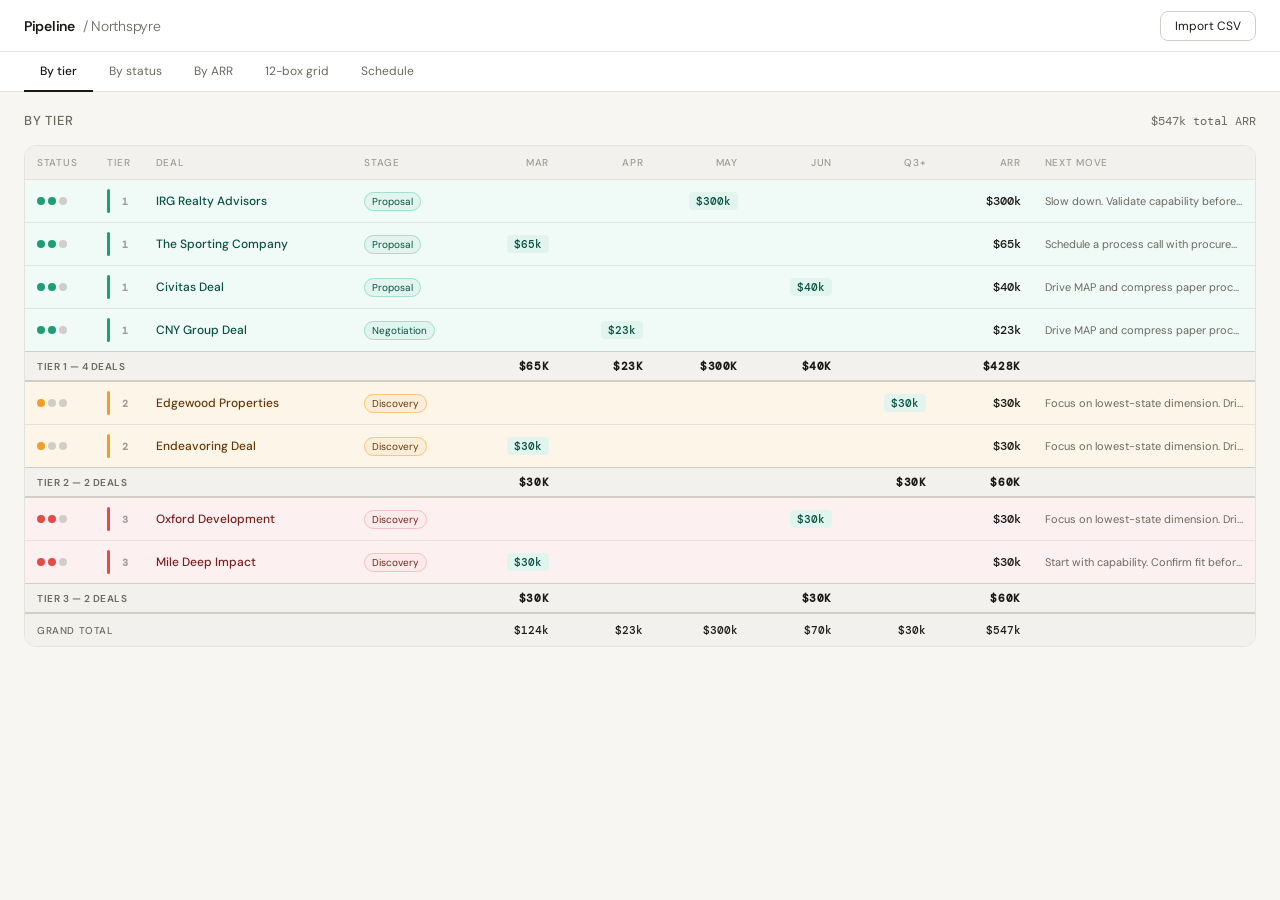
==== pipeline-crm.html @ 04a6e549 "Add files via upload" ====
<!DOCTYPE html>
<html lang="en">
<head>
<meta charset="UTF-8">
<meta name="viewport" content="width=device-width, initial-scale=1.0">
<title>Pipeline CRM</title>
<link href="https://fonts.googleapis.com/css2?family=DM+Sans:wght@300;400;500;600&family=DM+Mono:wght@400;500&display=swap" rel="stylesheet">
<style>
  :root {
    --bg:#F7F6F3;--surface:#FFFFFF;--surface2:#F2F1EE;--border:#E4E2DC;--border2:#D0CEC6;
    --text:#1A1916;--text2:#6B6860;--text3:#9E9C96;
    --green:#1D9E75;--green-bg:#E1F5EE;--green-text:#085041;--green-row:#F0FAF6;
    --yellow:#EF9F27;--yellow-bg:#FAEEDA;--yellow-text:#633806;--yellow-row:#FDF6E8;
    --red:#E24B4A;--red-bg:#FCEBEB;--red-text:#791F1F;--red-row:#FDF0F0;
    --gray:#888780;--radius:8px;--radius-lg:12px;
  }
  *{box-sizing:border-box;margin:0;padding:0;}
  body{font-family:'DM Sans',sans-serif;font-size:13px;color:var(--text);background:var(--bg);height:100vh;overflow:hidden;display:flex;flex-direction:column;}

  /* Nav */
  .nav{background:var(--surface);border-bottom:1px solid var(--border);padding:0 1.5rem;display:flex;align-items:center;justify-content:space-between;height:52px;flex-shrink:0;}
  .nav-brand{font-size:14px;font-weight:600;letter-spacing:-0.02em;display:flex;align-items:center;gap:8px;}
  .nav-brand span{font-weight:300;color:var(--text2);}
  .nav-actions{display:flex;gap:8px;align-items:center;}
  .btn{font-family:'DM Sans',sans-serif;font-size:12px;padding:6px 14px;border-radius:var(--radius);border:1px solid var(--border2);background:transparent;color:var(--text);cursor:pointer;transition:all .15s;}
  .btn:hover{background:var(--surface2);}
  .import-msg{font-size:11px;color:var(--green);font-weight:500;}

  /* View tabs */
  .view-tabs{background:var(--surface);border-bottom:1px solid var(--border);padding:0 1.5rem;display:flex;align-items:flex-end;gap:0;flex-shrink:0;height:40px;}
  .view-tab{font-family:'DM Sans',sans-serif;font-size:12px;padding:0 16px;height:40px;border:none;background:transparent;cursor:pointer;color:var(--text2);border-bottom:2px solid transparent;margin-bottom:-1px;transition:all .12s;white-space:nowrap;}
  .view-tab:hover{color:var(--text);}
  .view-tab.active{color:var(--text);font-weight:500;border-bottom-color:var(--text);}

  /* Layout */
  .layout{display:flex;flex:1;overflow:hidden;}
  .main-panel{flex:1;overflow-y:auto;padding:1.25rem 1.5rem;}
  .panel-header{display:flex;align-items:center;justify-content:space-between;margin-bottom:1rem;}
  .panel-title{font-size:13px;font-weight:500;color:var(--text2);text-transform:uppercase;letter-spacing:.06em;}

  /* Table */
  .table-wrap{background:var(--surface);border:1px solid var(--border);border-radius:var(--radius-lg);overflow:hidden;}
  table{width:100%;border-collapse:collapse;table-layout:fixed;}
  thead th{font-size:10px;font-weight:500;color:var(--text3);text-transform:uppercase;letter-spacing:.07em;padding:10px 12px;border-bottom:1px solid var(--border);background:var(--surface2);text-align:left;}
  thead th.num{text-align:right;}
  tbody tr{cursor:pointer;border-bottom:1px solid var(--border);}
  tbody tr:last-child{border-bottom:none;}
  tr.row-g td{background:var(--green-row);}
  tr.row-y td{background:var(--yellow-row);}
  tr.row-r td{background:var(--red-row);}
  tr.row-g:hover td{background:#e5f7f1;}
  tr.row-y:hover td{background:#faf0d8;}
  tr.row-r:hover td{background:#fae5e5;}
  tr.active-row.row-g td{background:#ddf4ec;}
  tr.active-row.row-y td{background:#f7eccb;}
  tr.active-row.row-r td{background:#f7dede;}
  td{padding:9px 12px;font-size:12px;vertical-align:middle;overflow:hidden;text-overflow:ellipsis;white-space:nowrap;}
  td.num{text-align:right;}
  .deal-name-g{color:var(--green-text)!important;font-weight:500;}
  .deal-name-y{color:var(--yellow-text)!important;font-weight:500;}
  .deal-name-r{color:var(--red-text)!important;font-weight:500;}
  .stage-badge{font-size:10px;padding:2px 7px;border-radius:20px;border:1px solid;white-space:nowrap;}
  .stage-g{background:var(--green-bg);color:var(--green-text);border-color:#9FE1CB;}
  .stage-y{background:var(--yellow-bg);color:var(--yellow-text);border-color:#FAC775;}
  .stage-r{background:var(--red-bg);color:var(--red-text);border-color:#F7C1C1;}
  .tier-stripe{width:3px;height:24px;border-radius:2px;display:inline-block;vertical-align:middle;margin-right:6px;}
  .stripe-1{background:var(--green);}.stripe-2{background:var(--yellow);}.stripe-3{background:var(--red);}.stripe-4{background:var(--gray);}
  .tier-num{font-size:10px;font-weight:600;color:var(--text3);font-family:'DM Mono',monospace;}
  .flags{display:flex;gap:3px;}
  .flag{width:8px;height:8px;border-radius:50%;}
  .flag-g{background:var(--green);}.flag-y{background:var(--yellow);}.flag-r{background:var(--red);}.flag-e{background:var(--border2);}
  .arr-pill{display:inline-block;background:var(--green-bg);color:var(--green-text);font-size:11px;font-weight:500;padding:2px 7px;border-radius:4px;font-family:'DM Mono',monospace;}
  .subtotal-row td{background:var(--surface2)!important;font-size:10px;font-weight:600;color:var(--text2);text-transform:uppercase;letter-spacing:.05em;border-top:1px solid var(--border2);border-bottom:2px solid var(--border2);padding:7px 12px;cursor:default;}
  .subtotal-row:hover td{background:var(--surface2)!important;}
  .subtotal-row td.num{font-family:'DM Mono',monospace;font-size:11px;color:var(--text);}
  .total-row td{background:var(--surface2)!important;font-weight:500;font-size:11px;color:var(--text2);border-top:2px solid var(--border2);cursor:default;}
  .total-row:hover td{background:var(--surface2)!important;}
  .total-row td.num{font-family:'DM Mono',monospace;font-size:11px;color:var(--text);}
  .next-move-cell{font-size:11px;color:var(--text2);overflow:hidden;text-overflow:ellipsis;white-space:nowrap;}

  /* 12-box grid */
  .grid-wrap{display:grid;grid-template-columns:repeat(4,minmax(0,1fr));gap:10px;}
  .grid-col-header{font-size:11px;font-weight:600;color:var(--text2);text-align:center;padding:6px 0;display:flex;align-items:center;justify-content:center;gap:5px;}
  .grid-row-label{display:flex;align-items:center;justify-content:flex-end;padding-right:8px;font-size:10px;font-weight:600;text-transform:uppercase;letter-spacing:.06em;}
  .grid-row-label.rl-g{color:var(--green-text);}
  .grid-row-label.rl-y{color:var(--yellow-text);}
  .grid-row-label.rl-r{color:var(--red-text);}
  .grid-box{background:var(--surface);border:1px solid var(--border);border-radius:var(--radius-lg);min-height:100px;padding:10px;display:flex;flex-direction:column;gap:6px;}
  .grid-box.box-g1{border-color:#9FE1CB;background:#F5FCF9;}
  .grid-box.box-g2{border-color:#C0DD97;background:#F7FAF2;}
  .grid-box.box-g3{border-color:var(--border);background:var(--surface);}
  .grid-box.box-g4{border-color:var(--border);background:var(--surface2);}
  .grid-box.box-y1{border-color:#FAC775;background:#FDFAF3;}
  .grid-box.box-y2{border-color:var(--border);background:var(--surface);}
  .grid-box.box-y3{border-color:var(--border);background:var(--surface2);}
  .grid-box.box-y4{border-color:var(--border);background:var(--surface2);}
  .grid-box.box-r1{border-color:var(--border);background:var(--surface);}
  .grid-box.box-r2{border-color:var(--border);background:var(--surface2);}
  .grid-box.box-r3{border-color:#F7C1C1;background:#FDF5F5;}
  .grid-box.box-r4{border-color:#F0A0A0;background:#FDF0F0;}
  .deal-card{background:var(--surface);border:1px solid var(--border);border-radius:var(--radius);padding:7px 9px;cursor:grab;transition:all .12s;}
  .deal-card:hover{border-color:var(--border2);background:var(--surface2);}
  .deal-card.active-card{border-color:var(--border2);background:var(--surface2);}
  .deal-card:active{cursor:grabbing;opacity:0.7;}
  .grid-box.drag-over{border-color:var(--border2) !important;outline:2px dashed var(--border2);}
  .dc-name{font-size:11px;font-weight:500;color:var(--text);margin-bottom:3px;overflow:hidden;text-overflow:ellipsis;white-space:nowrap;}
  .dc-arr{font-size:10px;font-family:'DM Mono',monospace;color:var(--text2);}
  .dc-stage{font-size:10px;color:var(--text3);}
  .grid-empty{font-size:10px;color:var(--text3);text-align:center;padding:12px 0;}

  /* Schedule */
  .sched-nav{display:flex;align-items:center;gap:8px;}
  .sched-wk-btn{background:none;border:1px solid var(--border2);border-radius:var(--radius);padding:4px 10px;cursor:pointer;font-size:12px;color:var(--text);font-family:'DM Sans',sans-serif;transition:all .12s;}
  .sched-wk-btn:hover{background:var(--surface2);}
  .sched-week-label{font-size:13px;font-weight:500;}
  .sched-table{width:100%;border-collapse:collapse;table-layout:fixed;}
  .sched-table thead th{font-size:10px;font-weight:500;color:var(--text3);text-transform:uppercase;letter-spacing:.07em;padding:10px 12px;border-bottom:1px solid var(--border);background:var(--surface2);text-align:left;}
  .sched-table thead th.day-col-h{text-align:center;}
  .sched-table tbody tr{border-bottom:1px solid var(--border);}
  .sched-table tbody tr:last-child{border-bottom:none;}
  .sched-table td{padding:5px 8px;font-size:12px;vertical-align:middle;overflow:hidden;white-space:nowrap;}
  .sched-table td.day-cell{text-align:center;padding:4px 6px;}
  tr.srow-g td{background:var(--green-row);}
  tr.srow-y td{background:var(--yellow-row);}
  tr.srow-r td{background:var(--red-row);}
  tr.srow-g td.sched-deal-name{color:var(--green-text);font-weight:500;}
  tr.srow-y td.sched-deal-name{color:var(--yellow-text);font-weight:500;}
  tr.srow-r td.sched-deal-name{color:var(--red-text);font-weight:500;}
  .act-select{font-family:'DM Sans',sans-serif;font-size:11px;padding:3px 6px;border-radius:var(--radius);border:1px solid transparent;background:transparent;cursor:pointer;color:var(--text3);width:100%;text-align:center;transition:all .12s;appearance:none;-webkit-appearance:none;}
  .act-select:hover{border-color:var(--border2);background:var(--surface);}
  .act-select:focus{outline:none;border-color:var(--border2);}
  .act-chip{display:inline-block;font-size:11px;font-weight:500;padding:3px 10px;border-radius:20px;width:100%;text-align:center;cursor:pointer;}
  .chip-meeting{background:var(--green-bg);color:var(--green-text);}
  .chip-called{background:var(--yellow-bg);color:var(--yellow-text);}
  .chip-emailed{background:#E6F1FB;color:#185FA5;}
  .cell-wrap{min-height:28px;display:flex;align-items:center;justify-content:center;}

  /* Side panel */
  .side{width:400px;min-width:400px;background:var(--surface);border-left:1px solid var(--border);display:flex;flex-direction:column;overflow:hidden;}
  .side-header{padding:1rem 1.25rem;border-bottom:1px solid var(--border);flex-shrink:0;position:relative;}
  .side-deal-name{font-size:15px;font-weight:600;letter-spacing:-0.02em;margin-bottom:3px;}
  .side-meta{font-size:11px;color:var(--text2);}
  .side-close{position:absolute;right:1rem;top:1rem;background:none;border:none;font-size:18px;cursor:pointer;color:var(--text3);line-height:1;}
  .side-tabs{display:flex;border-bottom:1px solid var(--border);flex-shrink:0;}
  .side-tab{flex:1;padding:10px;font-size:12px;font-family:'DM Sans',sans-serif;border:none;background:transparent;cursor:pointer;color:var(--text2);border-bottom:2px solid transparent;margin-bottom:-1px;transition:all .12s;}
  .side-tab.active{color:var(--text);font-weight:500;border-bottom-color:var(--text);}
  .side-body{flex:1;overflow-y:auto;padding:1rem 1.25rem;}

  /* Conviction UI */
  .field-lbl{font-size:10px;font-weight:600;text-transform:uppercase;letter-spacing:.06em;color:var(--text3);margin-bottom:4px;}
  .tier-selector{display:flex;gap:6px;margin-bottom:14px;}
  .tier-opt{flex:1;padding:7px 6px;border-radius:var(--radius);border:1px solid var(--border2);background:transparent;cursor:pointer;font-size:12px;font-weight:600;font-family:'DM Mono',monospace;text-align:center;transition:all .12s;color:var(--text2);}
  .tier-opt:hover{background:var(--surface2);}
  .tier-opt.active-t1{background:var(--green-bg);border-color:#0F6E56;color:var(--green-text);}
  .tier-opt.active-t2{background:var(--yellow-bg);border-color:#854F0B;color:var(--yellow-text);}
  .tier-opt.active-t3{background:var(--red-bg);border-color:#A32D2D;color:var(--red-text);}
  .tier-opt.active-t4{background:var(--surface2);border-color:var(--gray);color:var(--text2);}
  .status-selector{display:flex;gap:6px;margin-bottom:14px;}
  .status-opt{flex:1;padding:7px 6px;border-radius:var(--radius);border:1px solid var(--border2);background:transparent;cursor:pointer;font-size:11px;font-weight:500;font-family:'DM Sans',sans-serif;text-align:center;transition:all .12s;color:var(--text2);}
  .status-opt:hover{background:var(--surface2);}
  .status-opt.active-g{background:var(--green-bg);border-color:#0F6E56;color:var(--green-text);}
  .status-opt.active-y{background:var(--yellow-bg);border-color:#854F0B;color:var(--yellow-text);}
  .status-opt.active-r{background:var(--red-bg);border-color:#A32D2D;color:var(--red-text);}
  .dim-grid{display:grid;grid-template-columns:1fr 1fr;gap:8px;margin-bottom:12px;}
  .dim-card{background:var(--surface2);border-radius:var(--radius);padding:10px;border:1px solid var(--border);}
  .dim-label{font-size:11px;font-weight:600;margin-bottom:2px;}
  .dim-q{font-size:10px;color:var(--text2);margin-bottom:8px;line-height:1.4;font-style:italic;}
  .state-btns{display:flex;flex-direction:column;gap:3px;}
  .sb{font-size:11px;font-family:'DM Sans',sans-serif;padding:4px 8px;border-radius:20px;border:1px solid var(--border2);background:transparent;cursor:pointer;color:var(--text2);text-align:left;transition:all .12s;}
  .sb:hover{background:var(--surface);}
  .sb.au{background:#F1EFE8;border-color:#5F5E5A;color:#444441;}
  .sb.ae{background:var(--yellow-bg);border-color:#854F0B;color:var(--yellow-text);}
  .sb.ac{background:var(--green-bg);border-color:#0F6E56;color:var(--green-text);}
  .cbar{display:flex;gap:2px;margin-top:8px;}
  .cs{height:3px;flex:1;border-radius:2px;background:var(--border);}
  .cs.fu{background:var(--gray);}.cs.fe{background:var(--yellow);}.cs.fc{background:var(--green);}
  .diag-card{background:var(--surface2);border:1px solid var(--border);border-radius:var(--radius);padding:12px;margin-bottom:12px;}
  .diag-pat{font-size:12px;font-weight:600;margin-bottom:4px;}
  .diag-read{font-size:12px;color:var(--text2);line-height:1.55;margin-bottom:8px;}
  .diag-move-lbl{font-size:10px;font-weight:600;text-transform:uppercase;letter-spacing:.06em;color:var(--text3);margin-bottom:3px;}
  .diag-move{font-size:12px;line-height:1.55;}
  .field-row{margin-bottom:10px;}
  input[type=text],textarea,select{width:100%;font-family:'DM Sans',sans-serif;font-size:12px;padding:7px 10px;border:1px solid var(--border2);border-radius:var(--radius);background:var(--surface);color:var(--text);outline:none;transition:border-color .12s;}
  input[type=text]:focus,textarea:focus,select:focus{border-color:var(--text2);}
  textarea{resize:vertical;min-height:64px;}
  .ask-btn{width:100%;margin-top:8px;padding:8px;border-radius:var(--radius);border:1px solid var(--border2);background:transparent;cursor:pointer;font-size:12px;font-family:'DM Sans',sans-serif;color:var(--text);display:flex;align-items:center;justify-content:center;gap:6px;transition:all .12s;}
  .ask-btn:hover{background:var(--surface2);}
  .ask-resp{margin-top:8px;padding:12px;background:var(--surface2);border:1px solid var(--border);border-radius:var(--radius);font-size:12px;line-height:1.6;color:var(--text2);}
  .save-btn{width:100%;margin-top:12px;padding:9px;border-radius:var(--radius);border:none;background:var(--text);color:white;cursor:pointer;font-size:12px;font-weight:500;font-family:'DM Sans',sans-serif;transition:all .12s;}
  .save-btn:hover{background:#2C2C2A;}

  ::-webkit-scrollbar{width:6px;}
  ::-webkit-scrollbar-track{background:transparent;}
  ::-webkit-scrollbar-thumb{background:var(--border2);border-radius:3px;}
</style>
</head>
<body>

<nav class="nav">
  <div class="nav-brand">Pipeline <span>/ Northspyre</span></div>
  <div class="nav-actions">
    <span id="import-status" class="import-msg" style="display:none"></span>
    <label class="btn" style="cursor:pointer">Import CSV<input type="file" accept=".csv" id="csv-input" style="display:none"></label>
  </div>
</nav>

<div class="view-tabs">
  <button class="view-tab active" onclick="switchView('tier',this)">By tier</button>
  <button class="view-tab" onclick="switchView('status',this)">By status</button>
  <button class="view-tab" onclick="switchView('arr',this)">By ARR</button>
  <button class="view-tab" onclick="switchView('grid',this)">12-box grid</button>
  <button class="view-tab" onclick="switchView('schedule',this)">Schedule</button>
</div>

<div class="layout">
  <div class="main-panel" id="main-panel"></div>

  <div class="side" id="sidepanel" style="display:none">
    <div class="side-header">
      <button class="side-close" onclick="closeSide()">×</button>
      <div class="side-deal-name" id="side-name"></div>
      <div class="side-meta" id="side-meta"></div>
    </div>
    <div class="side-tabs">
      <button class="side-tab active" id="stab-conviction" onclick="switchSideTab('conviction')">Conviction</button>
      <button class="side-tab" id="stab-details" onclick="switchSideTab('details')">Details</button>
    </div>
    <div class="side-body" id="side-body"></div>
  </div>
</div>

<script>
const MONTHS=['Jan','Feb','Mar','Apr','May','Jun','Jul','Aug','Sep','Oct','Nov','Dec'];
const MONTH_COLS=['mar','apr','may','jun'];

let deals=JSON.parse(localStorage.getItem('crm_deals4')||'null')||getSampleDeals();
let schedule=JSON.parse(localStorage.getItem('crm_schedule')||'{}');
let activeDeal=null;
let sideTab='conviction';
let currentView='tier';

function getSampleDeals(){
  return[
    {id:1,name:'Civitas Deal',stage:'Proposal',amount:39600,arr:39600,closeDate:'2026-06-15',tier:1,sentiment:'g',pattern:'',nextMove:'Drive MAP and compress paper process. Protect champion from internal drift.',nstw:'Confirm pricing and DM Process',capability:'convinced',impact:'convinced',urgency:'convinced',path:'exploring',notes:''},
    {id:2,name:'CNY Group Deal',stage:'Negotiation',amount:23100,arr:23100,closeDate:'2026-04-30',tier:1,sentiment:'g',pattern:'',nextMove:'Drive MAP and compress paper process. Protect champion from internal drift.',nstw:'Drive MAP and close',capability:'convinced',impact:'convinced',urgency:'convinced',path:'convinced',notes:''},
    {id:3,name:'IRG Realty Advisors',stage:'Proposal',amount:300000,arr:300000,closeDate:'2026-05-15',tier:1,sentiment:'g',pattern:'',nextMove:'Slow down. Validate capability before letting timing drive the process.',nstw:'Validate Use Case',capability:'unaware',impact:'exploring',urgency:'convinced',path:'unaware',notes:''},
    {id:4,name:'The Sporting Company',stage:'Proposal',amount:64800,arr:64800,closeDate:'2026-03-31',tier:1,sentiment:'g',pattern:'',nextMove:'Schedule a process call with procurement.',nstw:'Confirm pricing and DM Process',capability:'convinced',impact:'convinced',urgency:'convinced',path:'exploring',notes:''},
    {id:5,name:'Edgewood Properties',stage:'Discovery',amount:30000,arr:30000,closeDate:'2026-07-10',tier:2,sentiment:'y',pattern:'',nextMove:'Focus on lowest-state dimension. Drive it to Exploring before spreading attention.',nstw:'Obtain Product Win',capability:'exploring',impact:'unaware',urgency:'unaware',path:'unaware',notes:''},
    {id:6,name:'Endeavoring Deal',stage:'Discovery',amount:29800,arr:29800,closeDate:'2026-03-31',tier:2,sentiment:'y',pattern:'',nextMove:'Focus on lowest-state dimension. Drive it to Exploring before spreading attention.',nstw:'Confirm pricing and DM Process',capability:'exploring',impact:'exploring',urgency:'unaware',path:'unaware',notes:''},
    {id:7,name:'Mile Deep Impact',stage:'Discovery',amount:29700,arr:29700,closeDate:'2026-03-31',tier:3,sentiment:'r',pattern:'',nextMove:'Start with capability. Confirm fit before exploring impact.',nstw:'Schedule a process call',capability:'unaware',impact:'unaware',urgency:'unaware',path:'unaware',notes:''},
    {id:8,name:'Oxford Development',stage:'Discovery',amount:30000,arr:30000,closeDate:'2026-06-30',tier:3,sentiment:'r',pattern:'',nextMove:'Focus on lowest-state dimension. Drive it to Exploring before spreading attention.',nstw:'Confirm pricing / flesh out',capability:'exploring',impact:'unaware',urgency:'unaware',path:'unaware',notes:''},
  ];
}

function saveDeals(){localStorage.setItem('crm_deals4',JSON.stringify(deals));}
function saveSchedule(){localStorage.setItem('crm_schedule',JSON.stringify(schedule));}

function getCol(dateStr){
  if(!dateStr)return'q3';
  const m=MONTHS[new Date(dateStr).getMonth()].toLowerCase();
  return MONTH_COLS.includes(m)?m:'q3';
}

function fmtK(v){
  if(!v)return'';
  if(v>=1000000)return'$'+(v/1000000).toFixed(1)+'M';
  return'$'+Math.round(v/1000)+'k';
}

function getFlagDots(s){
  if(s==='g')return['flag-g','flag-g','flag-e'];
  if(s==='r')return['flag-r','flag-r','flag-e'];
  return['flag-y','flag-e','flag-e'];
}

/* ── TABLE RENDERING ── */
function tableHTML(sorted, groupKey){
  const groups=[];
  const seen=new Set();
  sorted.forEach(d=>{
    const k=groupKey(d);
    if(!seen.has(k)){seen.add(k);groups.push(k);}
  });

  const gt={mar:0,apr:0,may:0,jun:0,q3:0,arr:0};
  let html='';

  groups.forEach(gk=>{
    const group=sorted.filter(d=>groupKey(d)===gk);
    const st={mar:0,apr:0,may:0,jun:0,q3:0,arr:0};

    group.forEach(d=>{
      const col=getCol(d.closeDate);
      if(st[col]!==undefined)st[col]+=d.arr||0;
      st.arr+=d.arr||0;
      if(gt[col]!==undefined)gt[col]+=d.arr||0;
      gt.arr+=d.arr||0;

      const flags=getFlagDots(d.sentiment);
      const flagHtml=`<div class="flags">${flags.map(f=>`<div class="flag ${f}"></div>`).join('')}</div>`;
      const isActive=activeDeal&&activeDeal.id===d.id;
      const nm=d.nextMove||'';
      const cells=MONTH_COLS.concat(['q3']).map(c=>{
        if(c===col&&d.arr)return`<td class="num"><span class="arr-pill">${fmtK(d.arr)}</span></td>`;
        return`<td class="num"></td>`;
      }).join('');

      html+=`<tr class="row-${d.sentiment}${isActive?' active-row':''}" onclick="openDeal(${d.id})">
        <td>${flagHtml}</td>
        <td><div style="display:flex;align-items:center;gap:6px"><div class="tier-stripe stripe-${Math.min(d.tier,4)}"></div><span class="tier-num">${d.tier}</span></div></td>
        <td class="deal-name-${d.sentiment}">${d.name}</td>
        <td><span class="stage-badge stage-${d.sentiment}">${d.stage||''}</span></td>
        ${cells}
        <td class="num" style="font-weight:500;font-family:'DM Mono',monospace;">${fmtK(d.arr)}</td>
        <td class="next-move-cell" title="${nm.replace(/"/g,'&quot;')}">${nm}</td>
      </tr>`;
    });

    const subCells=MONTH_COLS.concat(['q3']).map(c=>`<td class="num">${st[c]?fmtK(st[c]):''}</td>`).join('');
    const subLabel=groupKey===byTier?`Tier ${gk} — ${group.length} deal${group.length!==1?'s':''}`
      :groupKey===byStatus?({g:'On track',y:'Watch',r:'At risk'}[gk]||gk)+` — ${group.length} deal${group.length!==1?'s':''}`
      :`${group.length} deal${group.length!==1?'s':''}`;
    html+=`<tr class="subtotal-row">
      <td colspan="4">${subLabel}</td>
      ${subCells}
      <td class="num">${fmtK(st.arr)}</td>
      <td></td>
    </tr>`;
  });

  // Recalc grand total cleanly
  const g2={mar:0,apr:0,may:0,jun:0,q3:0,arr:0};
  sorted.forEach(d=>{const c=getCol(d.closeDate);if(g2[c]!==undefined)g2[c]+=d.arr||0;g2.arr+=d.arr||0;});
  const gtCells=MONTH_COLS.concat(['q3']).map(c=>`<td class="num">${g2[c]?fmtK(g2[c]):''}</td>`).join('');
  html+=`<tr class="total-row">
    <td colspan="4" style="font-size:10px;text-transform:uppercase;letter-spacing:.06em;">Grand total</td>
    ${gtCells}
    <td class="num">${fmtK(g2.arr)}</td>
    <td></td>
  </tr>`;

  return`<div class="panel-header">
    <div class="panel-title">${{tier:'By tier',status:'By status',arr:'By ARR'}[currentView]||'Deals'}</div>
    <div style="font-size:12px;color:var(--text2);font-family:'DM Mono',monospace;">${fmtK(g2.arr)} total ARR</div>
  </div>
  <div class="table-wrap"><table>
    <thead><tr>
      <th style="width:52px">Status</th>
      <th style="width:36px">Tier</th>
      <th style="width:155px">Deal</th>
      <th style="width:85px">Stage</th>
      <th class="num" style="width:70px">Mar</th>
      <th class="num" style="width:70px">Apr</th>
      <th class="num" style="width:70px">May</th>
      <th class="num" style="width:70px">Jun</th>
      <th class="num" style="width:70px">Q3+</th>
      <th class="num" style="width:70px">ARR</th>
      <th style="width:165px">Next move</th>
    </tr></thead>
    <tbody>${html}</tbody>
  </table></div>`;
}

function byTier(d){return d.tier;}
function byStatus(d){return d.sentiment;}
function byArr(d){return 'all';}

/* ── VIEWS ── */
function renderTierView(){
  const sorted=[...deals].sort((a,b)=>a.tier-b.tier||b.arr-a.arr);
  document.getElementById('main-panel').innerHTML=tableHTML(sorted,byTier);
}

function renderStatusView(){
  const order={g:0,y:1,r:2};
  const sorted=[...deals].sort((a,b)=>(order[a.sentiment]||0)-(order[b.sentiment]||0)||b.arr-a.arr);
  document.getElementById('main-panel').innerHTML=tableHTML(sorted,byStatus);
}

function renderArrView(){
  const sorted=[...deals].sort((a,b)=>b.arr-a.arr);
  document.getElementById('main-panel').innerHTML=tableHTML(sorted,byArr);
}

function renderGridView(){
  const statuses=['g','y','r'];
  const tiers=[4,3,2,1];
  const statusLabels={g:'On track',y:'Watch',r:'At risk'};

  let html=`<div style="display:grid;grid-template-columns:64px repeat(4,minmax(0,1fr));gap:10px;margin-bottom:0;"><div></div>`;
  tiers.forEach(t=>{
    const stripe=`<div class="tier-stripe stripe-${t}" style="height:16px;display:inline-block;vertical-align:middle;margin-right:4px;"></div>`;
    html+=`<div class="grid-col-header">${stripe}Tier ${t}</div>`;
  });
  html+='</div>';

  statuses.forEach(s=>{
    const rowColor={g:'rl-g',y:'rl-y',r:'rl-r'}[s];
    html+=`<div style="display:grid;grid-template-columns:64px repeat(4,minmax(0,1fr));gap:10px;margin-top:10px;">
      <div class="grid-row-label ${rowColor}">${statusLabels[s]}</div>`;
    tiers.forEach(t=>{
      const boxClass=`box-${s}${t}`;
      const cellDeals=deals.filter(d=>d.sentiment===s&&d.tier===t);
      const cards=cellDeals.length
        ? cellDeals.map(d=>`<div class="deal-card${activeDeal&&activeDeal.id===d.id?' active-card':''}"
            draggable="true"
            ondragstart="dragStart(event,${d.id})"
            ondragend="dragEnd(event)"
            onclick="openDeal(${d.id})"
            title="Drag to reclassify">
            <div class="dc-name">${d.name}</div>
            <div style="display:flex;justify-content:space-between;align-items:center;gap:4px;">
              <span class="dc-arr">${fmtK(d.arr)}</span>
              <span class="dc-stage">${d.stage||''}</span>
            </div>
          </div>`).join('')
        : `<div class="grid-empty">—</div>`;
      html+=`<div class="grid-box ${boxClass}" id="gbox-${s}-${t}"
        ondragover="event.preventDefault();this.classList.add('drag-over')"
        ondragleave="this.classList.remove('drag-over')"
        ondrop="dropCard(event,'${s}',${t})">${cards}</div>`;
    });
    html+='</div>';
  });

  const totalArr=deals.reduce((s,d)=>s+(d.arr||0),0);
  document.getElementById('main-panel').innerHTML=`
    <div class="panel-header">
      <div class="panel-title">12-box grid</div>
      <div style="font-size:12px;color:var(--text2);font-family:'DM Mono',monospace;">${fmtK(totalArr)} total ARR — drag cards to reclassify</div>
    </div>
    <div>${html}</div>`;
}

let dragDealId=null;
function dragStart(e,id){
  dragDealId=id;
  e.dataTransfer.effectAllowed='move';
  setTimeout(()=>e.target.style.opacity='0.4',0);
}
function dragEnd(e){e.target.style.opacity='1';}
function dropCard(e,newSentiment,newTier){
  e.preventDefault();
  document.querySelectorAll('.grid-box').forEach(b=>b.classList.remove('drag-over'));
  if(dragDealId===null)return;
  const d=deals.find(x=>x.id===dragDealId);
  if(d){
    d.sentiment=newSentiment;
    d.tier=newTier;
    if(activeDeal&&activeDeal.id===d.id){
      activeDeal=d;
      document.getElementById('side-meta').textContent=`Tier ${d.tier} · ${fmtK(d.arr)} ARR · ${d.stage||''}`;
      renderSide();
    }
    saveDeals();
    renderGridView();
  }
  dragDealId=null;
}


let schedWeekOffset=0;

function getSchedMonday(offset){
  const now=new Date();
  const day=now.getDay();
  const diff=now.getDate()-day+(day===0?-6:1);
  const mon=new Date(now);
  mon.setDate(diff+(offset*7));
  mon.setHours(0,0,0,0);
  return mon;
}

function getSchedWeekKey(offset){
  const d=getSchedMonday(offset);
  return`sched-${d.getFullYear()}-${d.getMonth()}-${d.getDate()}`;
}

function formatSchedWeek(offset){
  const mon=getSchedMonday(offset);
  const fri=new Date(mon);fri.setDate(mon.getDate()+4);
  return`${MONTHS[mon.getMonth()]} ${mon.getDate()} – ${MONTHS[fri.getMonth()]} ${fri.getDate()}, ${fri.getFullYear()}`;
}

function setActivity(dealId,day,val){
  const wk=getSchedWeekKey(schedWeekOffset);
  if(!schedule[wk])schedule[wk]={};
  const key=`${dealId}__${day}`;
  schedule[wk][key]=val;
  saveSchedule();
  // Re-render just the cell
  const cell=document.getElementById(`cell-${dealId}-${day}`);
  if(cell)cell.innerHTML=cellInner(dealId,day,val);
}

function cellInner(dealId,day,val){
  if(!val){
    return`<select class="act-select" onchange="setActivity(${dealId},'${day}',this.value)">
      <option value="">—</option>
      <option value="meeting">Meeting</option>
      <option value="called">Called</option>
      <option value="emailed">Emailed</option>
    </select>`;
  }
  const label=val.charAt(0).toUpperCase()+val.slice(1);
  return`<span class="act-chip chip-${val}" onclick="clearActivity(${dealId},'${day}')" title="Click to clear">${label}</span>`;
}

function clearActivity(dealId,day){
  const wk=getSchedWeekKey(schedWeekOffset);
  if(schedule[wk])delete schedule[wk][`${dealId}__${day}`];
  saveSchedule();
  const cell=document.getElementById(`cell-${dealId}-${day}`);
  if(cell)cell.innerHTML=cellInner(dealId,day,'');
}

function renderScheduleView(){
  const wk=getSchedWeekKey(schedWeekOffset);
  if(!schedule[wk])schedule[wk]={};
  const sorted=[...deals].sort((a,b)=>a.tier-b.tier||b.arr-a.arr);
  const days=['Monday','Tuesday','Wednesday','Thursday','Friday'];

  const rows=sorted.map(d=>{
    const cells=days.map(day=>{
      const key=`${d.id}__${day}`;
      const val=schedule[wk][key]||'';
      return`<td class="day-cell"><div class="cell-wrap" id="cell-${d.id}-${day}">${cellInner(d.id,day,val)}</div></td>`;
    }).join('');

    return`<tr class="srow-${d.sentiment}">
      <td style="width:28px;padding:5px 8px;"><div style="display:flex;align-items:center;gap:5px"><div class="tier-stripe stripe-${Math.min(d.tier,4)}" style="height:20px;"></div><span class="tier-num">${d.tier}</span></div></td>
      <td class="sched-deal-name" style="overflow:hidden;text-overflow:ellipsis;cursor:pointer;" onclick="openDeal(${d.id})">${d.name}</td>
      ${cells}
    </tr>`;
  }).join('');

  document.getElementById('main-panel').innerHTML=`
    <div class="panel-header">
      <div class="panel-title">Schedule</div>
      <div class="sched-nav">
        <button class="sched-wk-btn" onclick="schedWeekOffset--;renderScheduleView()">‹</button>
        <span class="sched-week-label">${formatSchedWeek(schedWeekOffset)}</span>
        <button class="sched-wk-btn" onclick="schedWeekOffset++;renderScheduleView()">›</button>
        <button class="sched-wk-btn" onclick="schedWeekOffset=0;renderScheduleView()">This week</button>
      </div>
    </div>
    <div class="table-wrap">
      <table class="sched-table">
        <thead><tr>
          <th style="width:32px"></th>
          <th style="width:160px">Deal</th>
          <th class="day-col-h" style="width:110px">Monday</th>
          <th class="day-col-h" style="width:110px">Tuesday</th>
          <th class="day-col-h" style="width:110px">Wednesday</th>
          <th class="day-col-h" style="width:110px">Thursday</th>
          <th class="day-col-h" style="width:110px">Friday</th>
        </tr></thead>
        <tbody>${rows}</tbody>
      </table>
    </div>`;
}

function render(){
  if(currentView==='tier')renderTierView();
  else if(currentView==='status')renderStatusView();
  else if(currentView==='arr')renderArrView();
  else if(currentView==='grid')renderGridView();
  else if(currentView==='schedule')renderScheduleView();
}

function switchView(view,el){
  currentView=view;
  document.querySelectorAll('.view-tab').forEach(t=>t.classList.remove('active'));
  el.classList.add('active');
  render();
}

/* ── PATTERNS ── */
const PATTERNS=[
  {test:s=>s.every(x=>x==='convinced'),name:'Close-ready',read:'All four dimensions confirmed. Deal is yours to lose.',move:'Drive MAP and compress paper process. Protect champion from internal drift.'},
  {test:s=>s[0]==='convinced'&&s[1]==='convinced'&&s[2]==='convinced'&&s[3]!=='convinced',name:'Conviction without a path',read:'Strong belief across capability, impact, and urgency — but no clear path to close.',move:'Schedule a process call with procurement or legal. Don\'t let the champion shield you.'},
  {test:s=>s[0]==='convinced'&&s[1]==='convinced'&&s[2]==='unaware',name:'Believers without a deadline',read:'Strong product conviction but no urgency created.',move:'Find or create a compelling event. Ask EB: what happens if this isn\'t solved by Q3?'},
  {test:s=>s[0]==='convinced'&&s[1]==='convinced'&&s[2]!=='convinced',name:'Strong on substance, weak on close',read:'Capability and impact confirmed, but urgency is missing.',move:'Qualify urgency with EB directly. Champion conviction without EB urgency doesn\'t close.'},
  {test:s=>s[0]==='convinced'&&s[1]==='unaware',name:'Feature believer, not a buyer',read:'Capability confirmed but impact not yet personal.',move:'Stop demoing. Ask: what does your team do today when this breaks?'},
  {test:s=>s[2]==='convinced'&&s[0]!=='convinced',name:'Urgency without capability belief',read:'Real deadline present — but capability unconfirmed.',move:'Slow down. Validate capability before letting timing drive the process.'},
  {test:s=>s.every(x=>x==='exploring'),name:'Broad exploration, no anchor',read:'Active across all four — nothing resolved. Looks like momentum, might be drift.',move:'Pick one dimension and drive it to Convinced. Capability closes fastest.'},
  {test:s=>s[0]==='unaware'&&(s[1]==='exploring'||s[2]==='exploring'||s[3]==='exploring'),name:'Exploring without a foundation',read:'Engaged on multiple dimensions but capability unconfirmed.',move:'Anchor capability confirmation before advancing other conversations.'},
  {test:s=>s[0]==='convinced'&&s[1]!=='convinced',name:'Early stage — capability confirmed',read:'Good foundation. Now the deal needs to become personal.',move:'Move to impact. Get a specific before/after story they personally own.'},
  {test:s=>s.every(x=>x==='unaware'),name:'Pre-discovery',read:'No conviction established on any dimension.',move:'Start with capability. Confirm fit before exploring impact.'},
];

function diagnose(states){
  for(const p of PATTERNS)if(p.test(states))return p;
  const dims=['Capability','Impact','Urgency','Path'];
  const stuck=dims.filter((_,i)=>states[i]==='unaware');
  return{name:'Mixed conviction',read:'Some dimensions moving.'+(stuck.length?' '+stuck.join(' and ')+' not yet engaged.':''),move:'Focus on lowest-state dimension. Drive it to Exploring before spreading attention.'};
}

const DIMS=[
  {label:'Capability',q:'"Can it do what I need?"'},
  {label:'Impact',q:'"Will it actually change things?"'},
  {label:'Urgency',q:'"Is now the right time to act?"'},
  {label:'Path',q:'"Can we actually get this done?"'},
];

/* ── DEAL PANEL ── */
function openDeal(id){
  activeDeal=deals.find(d=>d.id===id);
  if(!activeDeal)return;
  document.getElementById('side-name').textContent=activeDeal.name;
  document.getElementById('side-meta').textContent=`Tier ${activeDeal.tier} · ${fmtK(activeDeal.arr)} ARR · ${activeDeal.stage||''}`;
  document.getElementById('sidepanel').style.display='flex';
  sideTab='conviction';
  document.getElementById('stab-conviction').classList.add('active');
  document.getElementById('stab-details').classList.remove('active');
  renderSide();
  if(currentView!=='schedule')render();
}

function closeSide(){
  document.getElementById('sidepanel').style.display='none';
  activeDeal=null;
  render();
}

function switchSideTab(tab){
  sideTab=tab;
  document.getElementById('stab-conviction').classList.toggle('active',tab==='conviction');
  document.getElementById('stab-details').classList.toggle('active',tab==='details');
  renderSide();
}

function renderSide(){
  if(!activeDeal)return;
  sideTab==='conviction'?renderConviction():renderDetails();
}

function setTier(val){
  if(!activeDeal)return;
  const d=deals.find(x=>x.id===activeDeal.id);
  if(d){d.tier=val;activeDeal=d;}
  document.getElementById('side-meta').textContent=`Tier ${activeDeal.tier} · ${fmtK(activeDeal.arr)} ARR · ${activeDeal.stage||''}`;
  renderConviction();
  render();
}

function setSentiment(val){
  if(!activeDeal)return;
  const d=deals.find(x=>x.id===activeDeal.id);
  if(d){d.sentiment=val;activeDeal=d;}
  renderConviction();
  render();
}

function renderConviction(){
  const d=activeDeal;
  const states=[d.capability||'unaware',d.impact||'unaware',d.urgency||'unaware',d.path||'unaware'];
  const p=diagnose(states);

  const tierColors=['','active-t1','active-t2','active-t3','active-t4'];
  const tierHtml=[1,2,3,4].map(t=>`<button class="tier-opt${d.tier===t?' '+tierColors[t]:''}" onclick="setTier(${t})">T${t}</button>`).join('');

  const sentHtml=[{v:'g',label:'On track'},{v:'y',label:'Watch'},{v:'r',label:'At risk'}]
    .map(o=>`<button class="status-opt${d.sentiment===o.v?' active-'+o.v:''}" onclick="setSentiment('${o.v}')">${o.label}</button>`).join('');

  const dimHtml=DIMS.map((dim,i)=>{
    const cur=states[i];
    const bc=cur==='unaware'?['fu','','']:cur==='exploring'?['fu','fe','']:['fu','fe','fc'];
    return`<div class="dim-card">
      <div class="dim-label">${dim.label}</div>
      <div class="dim-q">${dim.q}</div>
      <div class="state-btns">
        <button class="sb ${cur==='unaware'?'au':''}" onclick="setState(${i},'unaware')">Unaware</button>
        <button class="sb ${cur==='exploring'?'ae':''}" onclick="setState(${i},'exploring')">Exploring</button>
        <button class="sb ${cur==='convinced'?'ac':''}" onclick="setState(${i},'convinced')">Convinced</button>
      </div>
      <div class="cbar">${bc.map(c=>`<div class="cs ${c}"></div>`).join('')}</div>
    </div>`;
  }).join('');

  document.getElementById('side-body').innerHTML=`
    <div class="field-lbl" style="margin-bottom:6px">Tier</div>
    <div class="tier-selector">${tierHtml}</div>
    <div class="field-lbl" style="margin-bottom:6px">Status</div>
    <div class="status-selector">${sentHtml}</div>
    <div class="dim-grid">${dimHtml}</div>
    <div class="diag-card">
      <div class="diag-pat">${p.name}</div>
      <div class="diag-read">${p.read}</div>
      <div class="diag-move-lbl">Next move</div>
      <div class="diag-move">${p.move}</div>
    </div>
    <div class="field-row">
      <div class="field-lbl">Pattern override</div>
      <input type="text" value="${(d.pattern||p.name).replace(/"/g,'&quot;')}" onchange="updateField('pattern',this.value)">
    </div>
    <div class="field-row">
      <div class="field-lbl">Next move override</div>
      <input type="text" id="f-nextmove" value="${(d.nextMove||p.move).replace(/"/g,'&quot;')}" onchange="updateField('nextMove',this.value);render()">
    </div>
    <div class="field-row">
      <div class="field-lbl">Notes / context</div>
      <textarea onchange="updateField('notes',this.value)">${d.notes||''}</textarea>
    </div>
    <div class="field-lbl" style="margin-bottom:6px;margin-top:4px;">Ask Claude</div>
    <div id="ask-resp" style="display:none;max-height:260px;overflow-y:auto;" class="ask-resp"></div>
    <div style="display:flex;gap:6px;margin-top:8px;">
      <input type="text" id="ask-input" placeholder="Ask about this deal..." onkeydown="if(event.key==='Enter')askClaude()" style="flex:1;font-size:12px;">
      <button onclick="askClaude()" style="padding:7px 12px;border-radius:var(--radius);border:1px solid var(--border2);background:transparent;cursor:pointer;font-size:12px;font-family:'DM Sans',sans-serif;white-space:nowrap;">✦ Ask</button>
    </div>
    <div style="display:flex;justify-content:space-between;align-items:center;margin-top:6px;">
      <button onclick="askClaude()" style="font-size:11px;color:var(--text3);background:none;border:none;cursor:pointer;padding:0;text-decoration:underline;" id="btn-start-convo">Start coaching session</button>
      <button onclick="clearDealHistory()" style="font-size:11px;color:var(--text3);background:none;border:none;cursor:pointer;padding:0;">Clear history</button>
    </div>
    <button class="save-btn" onclick="saveDeal()">Save</button>`;

  // Load existing history for this deal
  const dealKey=String(d.id);
  if(dealHistories[dealKey]&&dealHistories[dealKey].length>0){
    setTimeout(()=>{
      renderChatHistory(dealHistories[dealKey]);
      const btn=document.getElementById('btn-start-convo');
      if(btn)btn.style.display='none';
    },0);
  }
}

function renderDetails(){
  const d=activeDeal;
  const tierOpts=[1,2,3,4].map(v=>`<option value="${v}" ${d.tier===v?'selected':''}>Tier ${v}</option>`).join('');
  document.getElementById('side-body').innerHTML=`
    <div class="field-row"><div class="field-lbl">Tier</div><select onchange="updateField('tier',parseInt(this.value));render()">${tierOpts}</select></div>
    <div class="field-row"><div class="field-lbl">NSTW</div><input type="text" value="${(d.nstw||'').replace(/"/g,'&quot;')}" onchange="updateField('nstw',this.value)"></div>
    <div class="field-row"><div class="field-lbl">Deal stage</div><input type="text" value="${(d.stage||'').replace(/"/g,'&quot;')}" onchange="updateField('stage',this.value)"></div>
    <div class="field-row"><div class="field-lbl">Close date</div><input type="text" value="${d.closeDate||''}" placeholder="YYYY-MM-DD" onchange="updateField('closeDate',this.value);render()"></div>
    <div class="field-row"><div class="field-lbl">ARR</div><input type="text" value="${d.arr||''}" onchange="updateField('arr',parseFloat(this.value)||0);render()"></div>
    <button class="save-btn" onclick="saveDeal()">Save</button>`;
}

function setState(dimIdx,state){
  if(!activeDeal)return;
  const keys=['capability','impact','urgency','path'];
  const d=deals.find(x=>x.id===activeDeal.id);
  if(d){d[keys[dimIdx]]=state;activeDeal=d;}
  renderConviction();
}

function updateField(key,val){
  if(!activeDeal)return;
  const d=deals.find(x=>x.id===activeDeal.id);
  if(d){d[key]=val;activeDeal=d;}
}

function saveDeal(){
  const nm=document.getElementById('f-nextmove');
  if(nm&&activeDeal){const d=deals.find(x=>x.id===activeDeal.id);if(d){d.nextMove=nm.value;activeDeal=d;}}
  saveDeals();render();
  const btn=document.querySelector('.save-btn');
  if(btn){btn.textContent='Saved ✓';setTimeout(()=>btn.textContent='Save',1500);}
}

// Per-deal conversation histories
let dealHistories=JSON.parse(localStorage.getItem('crm_histories')||'{}');
function saveDealHistories(){localStorage.setItem('crm_histories',JSON.stringify(dealHistories));}

function renderChatHistory(history){
  const el=document.getElementById('ask-resp');
  if(!el)return;
  if(!history||history.length===0){el.style.display='none';return;}
  el.style.display='block';
  el.innerHTML=history.map(m=>{
    const isUser=m.role==='user';
    return`<div style="margin-bottom:10px;">
      <div style="font-size:10px;font-weight:600;text-transform:uppercase;letter-spacing:.05em;color:${isUser?'var(--text3)':'var(--green-text)'};margin-bottom:3px;">${isUser?'You':'Coach'}</div>
      <div style="font-size:12px;line-height:1.6;color:${isUser?'var(--text2)':'var(--text)'};">${m.content.replace(/\n/g,'<br>')}</div>
    </div>`;
  }).join('<hr style="border:none;border-top:1px solid var(--border);margin:8px 0;">');
  el.scrollTop=el.scrollHeight;
}

async function askClaude(){
  if(!activeDeal)return;
  const d=activeDeal;
  const inp=document.getElementById('ask-input');
  const userMsg=inp?inp.value.trim():'';

  const states=[d.capability||'unaware',d.impact||'unaware',d.urgency||'unaware',d.path||'unaware'];
  const p=diagnose(states);

  const dealKey=String(d.id);
  if(!dealHistories[dealKey])dealHistories[dealKey]=[];
  const history=dealHistories[dealKey];

  const systemPrompt=`You are an expert B2B sales coach helping a rep manage a specific deal. Here is the current deal context — refer back to this throughout the conversation:

Deal: ${d.name}
ARR: ${fmtK(d.arr)}
Stage: ${d.stage}
Close date: ${d.closeDate||'unknown'}
Rep notes: ${d.notes||'None'}
Conviction map:
- Capability (Can it do what I need?): ${states[0]}
- Impact (Will it actually change things?): ${states[1]}
- Urgency (Is now the right time?): ${states[2]}
- Path (Can we get this done?): ${states[3]}
Current pattern: ${p.name}
Suggested next move: ${p.move}

You have memory of this conversation. Be direct, specific, and tactical. Reference prior messages when relevant.`;

  // First message auto-prompt if history is empty
  const firstMsg=history.length===0&&!userMsg
    ?`Give me 3 specific questions I should ask on my next call to advance the weakest conviction dimension.`
    :userMsg;

  if(!firstMsg)return;
  if(inp)inp.value='';

  history.push({role:'user',content:firstMsg});
  renderChatHistory(history);

  const respEl=document.getElementById('ask-resp');
  if(respEl){
    respEl.style.display='block';
    // Add thinking indicator to last entry
    const thinking=document.createElement('div');
    thinking.id='thinking-indicator';
    thinking.style.cssText='font-size:11px;color:var(--text3);font-style:italic;margin-top:6px;';
    thinking.textContent='Thinking...';
    respEl.appendChild(thinking);
  }

  try{
    const messages=history.map(m=>({role:m.role,content:m.content}));
    const res=await fetch('https://api.anthropic.com/v1/messages',{
      method:'POST',
      headers:{'Content-Type':'application/json'},
      body:JSON.stringify({
        model:'claude-sonnet-4-20250514',
        max_tokens:400,
        system:systemPrompt,
        messages
      })
    });
    const data=await res.json();
    const reply=data.content?.find(b=>b.type==='text')?.text||'No response.';
    history.push({role:'assistant',content:reply});
    saveDealHistories();
    renderChatHistory(history);
  }catch(e){
    const errMsg='Error: '+e.message;
    history.push({role:'assistant',content:errMsg});
    renderChatHistory(history);
  }
}

function clearDealHistory(){
  if(!activeDeal)return;
  const dealKey=String(activeDeal.id);
  delete dealHistories[dealKey];
  saveDealHistories();
  document.getElementById('ask-resp').style.display='none';
}

/* ── CSV IMPORT ── */
document.getElementById('csv-input').addEventListener('change',function(e){
  const file=e.target.files[0];if(!file)return;
  const reader=new FileReader();
  reader.onload=function(ev){
    const lines=ev.target.result.trim().split('\n');
    const headers=lines[0].split(',').map(h=>h.trim().toLowerCase().replace(/[^a-z0-9]/g,''));
    let imported=0;
    for(let i=1;i<lines.length;i++){
      const vals=lines[i].split(',').map(v=>v.trim().replace(/^"|"$/g,''));
      const row={};headers.forEach((h,j)=>row[h]=vals[j]||'');
      const name=row['dealname']||row['name']||row['deal']||'';
      if(!name)continue;
      const hubFields={name,closeDate:row['closedate']||row['close']||'',stage:row['dealstage']||row['stage']||'',amount:parseFloat(row['amount'])||0,arr:parseFloat(row['arr'])||parseFloat(row['amount'])||0};
      const existing=deals.find(d=>d.name.toLowerCase()===name.toLowerCase());
      if(existing)Object.assign(existing,hubFields);
      else deals.push({id:Date.now()+i,...hubFields,tier:4,sentiment:'y',pattern:'',nextMove:'',nstw:'',capability:'unaware',impact:'unaware',urgency:'unaware',path:'unaware',notes:''});
      imported++;
    }
    saveDeals();render();
    const msg=document.getElementById('import-status');
    msg.textContent=`${imported} deals merged`;msg.style.display='block';
    setTimeout(()=>msg.style.display='none',3000);
  };
  reader.readAsText(file);e.target.value='';
});

render();
</script>
</body>
</html>
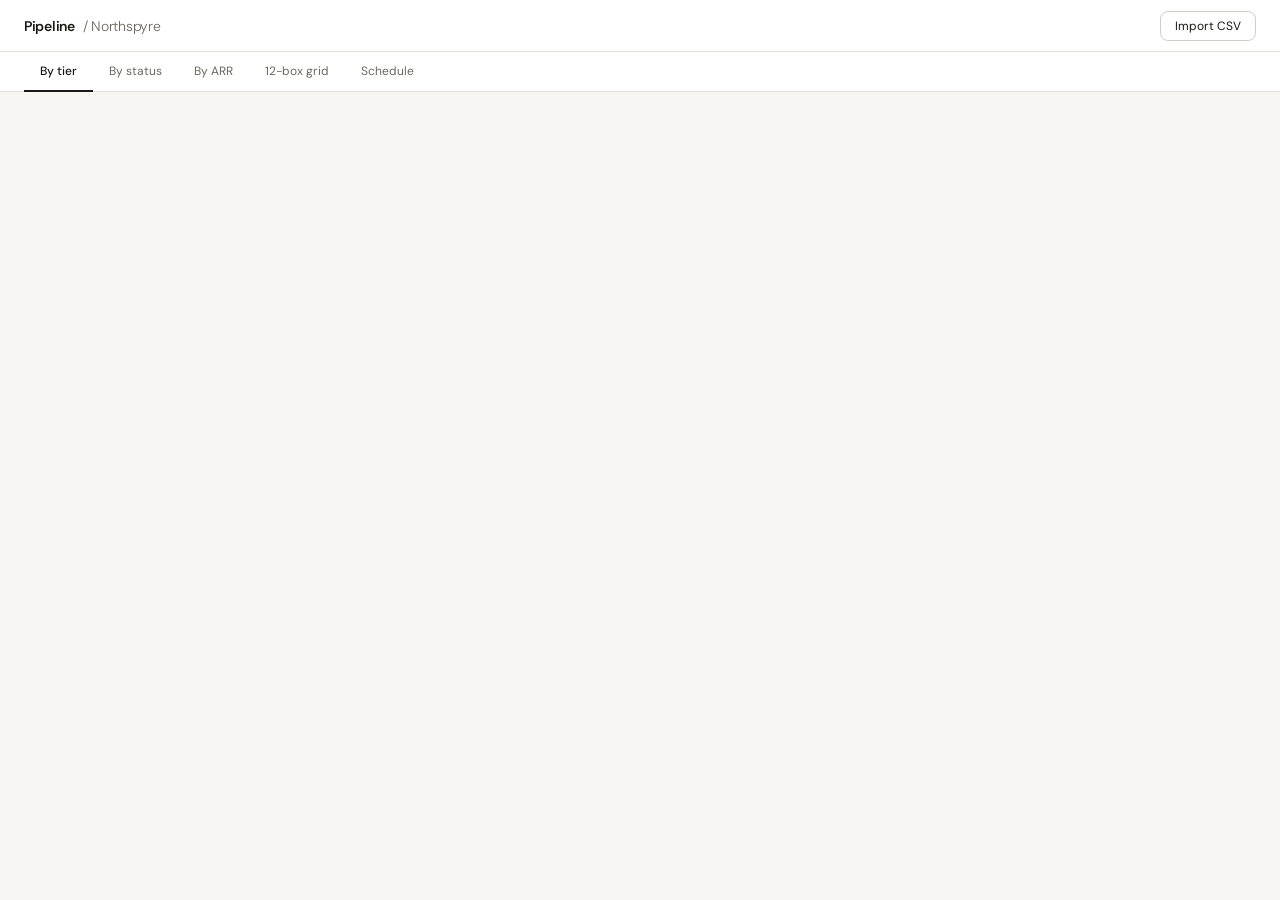
==== commit ad29b0bb: "Update pipeline-crm.html" ====
--- a/pipeline-crm.html
+++ b/pipeline-crm.html
@@ -233,27 +233,138 @@
 const MONTHS=['Jan','Feb','Mar','Apr','May','Jun','Jul','Aug','Sep','Oct','Nov','Dec'];
 const MONTH_COLS=['mar','apr','may','jun'];
 
-let deals=JSON.parse(localStorage.getItem('crm_deals4')||'null')||getSampleDeals();
-let schedule=JSON.parse(localStorage.getItem('crm_schedule')||'{}');
+// ── SUPABASE CONFIG ──
+const SB_URL='https://pqnnfnhcyurnbohsbgzz.supabase.co';
+const SB_KEY='eyJhbGciOiJIUzI1NiIsInR5cCI6IkpXVCJ9.eyJpc3MiOiJzdXBhYmFzZSIsInJlZiI6InBxbm5mbmhjeXVybmJvaHNiZ3p6Iiwicm9sZSI6ImFub24iLCJpYXQiOjE3NzM3Nzk4MzcsImV4cCI6MjA4OTM1NTgzN30.RQfBgDX0uC1GOMnIRPFhezP60bCgHVFsZgpljdEMpPM';
+const SB_HEADERS={'Content-Type':'application/json','apikey':SB_KEY,'Authorization':'Bearer '+SB_KEY};
+
+async function sbGet(table, params=''){
+  const r=await fetch(`${SB_URL}/rest/v1/${table}?${params}`,{headers:{...SB_HEADERS,'Accept':'application/json'}});
+  if(!r.ok)throw new Error(await r.text());
+  return r.json();
+}
+async function sbInsert(table, body){
+  const r=await fetch(`${SB_URL}/rest/v1/${table}`,{method:'POST',headers:{...SB_HEADERS,'Prefer':'return=representation'},body:JSON.stringify(body)});
+  if(!r.ok)throw new Error(await r.text());
+  return r.json();
+}
+async function sbUpdate(table, id, body){
+  const r=await fetch(`${SB_URL}/rest/v1/${table}?id=eq.${id}`,{method:'PATCH',headers:{...SB_HEADERS,'Prefer':'return=representation'},body:JSON.stringify(body)});
+  if(!r.ok)throw new Error(await r.text());
+  return r.json();
+}
+async function sbDelete(table, params){
+  const r=await fetch(`${SB_URL}/rest/v1/${table}?${params}`,{method:'DELETE',headers:SB_HEADERS});
+  if(!r.ok)throw new Error(await r.text());
+}
+
+// Map DB row -> app deal object
+function dbToDeal(r){
+  return{id:r.id,name:r.name,stage:r.stage||'',amount:r.amount||0,arr:r.arr||0,closeDate:r.close_date||'',
+    tier:r.tier||4,sentiment:r.sentiment||'y',pattern:r.pattern||'',nextMove:r.next_move||'',
+    nstw:r.nstw||'',capability:r.capability||'unaware',impact:r.impact||'unaware',
+    urgency:r.urgency||'unaware',path:r.path||'unaware',notes:r.notes||''};
+}
+// Map app deal -> DB fields (no id)
+function dealToDb(d){
+  return{name:d.name,stage:d.stage,amount:d.amount,arr:d.arr,close_date:d.closeDate,
+    tier:d.tier,sentiment:d.sentiment,pattern:d.pattern,next_move:d.nextMove,
+    nstw:d.nstw,capability:d.capability,impact:d.impact,urgency:d.urgency,
+    path:d.path,notes:d.notes,updated_at:new Date().toISOString()};
+}
+
+let deals=[];
+let schedule={};  // weekKey -> {dealId__day -> activity}
 let activeDeal=null;
 let sideTab='conviction';
 let currentView='tier';
+let dbLoaded=false;
+
+function setStatus(msg,type='info'){
+  const el=document.getElementById('import-status');
+  if(!el)return;
+  el.textContent=msg;
+  el.style.display=msg?'block':'none';
+  el.style.color=type==='error'?'var(--red)':type==='ok'?'var(--green)':'var(--text2)';
+  if(type==='ok'||type==='info')setTimeout(()=>{el.style.display='none';},3000);
+}
+
+async function loadDeals(){
+  setStatus('Loading...','info');
+  try{
+    const rows=await sbGet('deals','select=*&order=tier.asc,arr.desc');
+    if(rows.length===0){
+      // First run — seed sample deals
+      const samples=getSampleDeals();
+      for(const d of samples){
+        try{
+          const inserted=await sbInsert('deals',dealToDb(d));
+          d.id=inserted[0].id;
+        }catch(e){console.warn('Seed error',e);}
+      }
+      deals=samples;
+    } else {
+      deals=rows.map(dbToDeal);
+    }
+    dbLoaded=true;
+    setStatus('');
+  }catch(e){
+    setStatus('DB error: '+e.message,'error');
+    deals=getSampleDeals();
+  }
+}
+
+async function loadSchedule(){
+  try{
+    const rows=await sbGet('schedule','select=*');
+    schedule={};
+    rows.forEach(r=>{
+      if(!schedule[r.week_key])schedule[r.week_key]={};
+      schedule[r.week_key][`${r.deal_id}__${r.day}`]={activity:r.activity,rowId:r.id};
+    });
+  }catch(e){console.warn('Schedule load error',e);}
+}
+
+async function saveOneDeal(d){
+  try{
+    if(d.id&&d.id>0&&dbLoaded){
+      await sbUpdate('deals',d.id,dealToDb(d));
+    }
+  }catch(e){setStatus('Save error: '+e.message,'error');}
+}
+
+async function saveDeals(){
+  // Called after bulk changes (CSV import) — upsert all
+  // Individual saves use saveOneDeal
+}
 
 function getSampleDeals(){
   return[
-    {id:1,name:'Civitas Deal',stage:'Proposal',amount:39600,arr:39600,closeDate:'2026-06-15',tier:1,sentiment:'g',pattern:'',nextMove:'Drive MAP and compress paper process. Protect champion from internal drift.',nstw:'Confirm pricing and DM Process',capability:'convinced',impact:'convinced',urgency:'convinced',path:'exploring',notes:''},
-    {id:2,name:'CNY Group Deal',stage:'Negotiation',amount:23100,arr:23100,closeDate:'2026-04-30',tier:1,sentiment:'g',pattern:'',nextMove:'Drive MAP and compress paper process. Protect champion from internal drift.',nstw:'Drive MAP and close',capability:'convinced',impact:'convinced',urgency:'convinced',path:'convinced',notes:''},
-    {id:3,name:'IRG Realty Advisors',stage:'Proposal',amount:300000,arr:300000,closeDate:'2026-05-15',tier:1,sentiment:'g',pattern:'',nextMove:'Slow down. Validate capability before letting timing drive the process.',nstw:'Validate Use Case',capability:'unaware',impact:'exploring',urgency:'convinced',path:'unaware',notes:''},
-    {id:4,name:'The Sporting Company',stage:'Proposal',amount:64800,arr:64800,closeDate:'2026-03-31',tier:1,sentiment:'g',pattern:'',nextMove:'Schedule a process call with procurement.',nstw:'Confirm pricing and DM Process',capability:'convinced',impact:'convinced',urgency:'convinced',path:'exploring',notes:''},
-    {id:5,name:'Edgewood Properties',stage:'Discovery',amount:30000,arr:30000,closeDate:'2026-07-10',tier:2,sentiment:'y',pattern:'',nextMove:'Focus on lowest-state dimension. Drive it to Exploring before spreading attention.',nstw:'Obtain Product Win',capability:'exploring',impact:'unaware',urgency:'unaware',path:'unaware',notes:''},
-    {id:6,name:'Endeavoring Deal',stage:'Discovery',amount:29800,arr:29800,closeDate:'2026-03-31',tier:2,sentiment:'y',pattern:'',nextMove:'Focus on lowest-state dimension. Drive it to Exploring before spreading attention.',nstw:'Confirm pricing and DM Process',capability:'exploring',impact:'exploring',urgency:'unaware',path:'unaware',notes:''},
-    {id:7,name:'Mile Deep Impact',stage:'Discovery',amount:29700,arr:29700,closeDate:'2026-03-31',tier:3,sentiment:'r',pattern:'',nextMove:'Start with capability. Confirm fit before exploring impact.',nstw:'Schedule a process call',capability:'unaware',impact:'unaware',urgency:'unaware',path:'unaware',notes:''},
-    {id:8,name:'Oxford Development',stage:'Discovery',amount:30000,arr:30000,closeDate:'2026-06-30',tier:3,sentiment:'r',pattern:'',nextMove:'Focus on lowest-state dimension. Drive it to Exploring before spreading attention.',nstw:'Confirm pricing / flesh out',capability:'exploring',impact:'unaware',urgency:'unaware',path:'unaware',notes:''},
+    {id:1,name:'Civitas Deal',stage:'Proposal',amount:39600,arr:39600,closeDate:'2026-06-15',tier:1,sentiment:'g',pattern:'',nextMove:'Drive MAP and compress paper process.',nstw:'Confirm pricing and DM Process',capability:'convinced',impact:'convinced',urgency:'convinced',path:'exploring',notes:''},
+    {id:2,name:'CNY Group Deal',stage:'Negotiation',amount:23100,arr:23100,closeDate:'2026-04-30',tier:1,sentiment:'g',pattern:'',nextMove:'Drive MAP and compress paper process.',nstw:'Drive MAP and close',capability:'convinced',impact:'convinced',urgency:'convinced',path:'convinced',notes:''},
+    {id:3,name:'IRG Realty Advisors',stage:'Proposal',amount:300000,arr:300000,closeDate:'2026-05-15',tier:1,sentiment:'g',pattern:'',nextMove:'Slow down. Validate capability.',nstw:'Validate Use Case',capability:'unaware',impact:'exploring',urgency:'convinced',path:'unaware',notes:''},
+    {id:4,name:'The Sporting Company',stage:'Proposal',amount:64800,arr:64800,closeDate:'2026-03-31',tier:1,sentiment:'g',pattern:'',nextMove:'Schedule a process call.',nstw:'Confirm pricing and DM Process',capability:'convinced',impact:'convinced',urgency:'convinced',path:'exploring',notes:''},
+    {id:5,name:'Edgewood Properties',stage:'Discovery',amount:30000,arr:30000,closeDate:'2026-07-10',tier:2,sentiment:'y',pattern:'',nextMove:'Focus on lowest-state dimension.',nstw:'Obtain Product Win',capability:'exploring',impact:'unaware',urgency:'unaware',path:'unaware',notes:''},
+    {id:6,name:'Endeavoring Deal',stage:'Discovery',amount:29800,arr:29800,closeDate:'2026-03-31',tier:2,sentiment:'y',pattern:'',nextMove:'Focus on lowest-state dimension.',nstw:'Confirm pricing and DM Process',capability:'exploring',impact:'exploring',urgency:'unaware',path:'unaware',notes:''},
+    {id:7,name:'Mile Deep Impact',stage:'Discovery',amount:29700,arr:29700,closeDate:'2026-03-31',tier:3,sentiment:'r',pattern:'',nextMove:'Start with capability.',nstw:'Schedule a process call',capability:'unaware',impact:'unaware',urgency:'unaware',path:'unaware',notes:''},
+    {id:8,name:'Oxford Development',stage:'Discovery',amount:30000,arr:30000,closeDate:'2026-06-30',tier:3,sentiment:'r',pattern:'',nextMove:'Focus on lowest-state dimension.',nstw:'Confirm pricing / flesh out',capability:'exploring',impact:'unaware',urgency:'unaware',path:'unaware',notes:''},
   ];
 }
 
-function saveDeals(){localStorage.setItem('crm_deals4',JSON.stringify(deals));}
-function saveSchedule(){localStorage.setItem('crm_schedule',JSON.stringify(schedule));}
+async function saveScheduleActivity(dealId,day,weekKey,activity,existingRowId){
+  try{
+    if(existingRowId){
+      if(activity){
+        await sbUpdate('schedule',existingRowId,{activity});
+      } else {
+        await sbDelete('schedule',`id=eq.${existingRowId}`);
+      }
+    } else if(activity){
+      const rows=await sbInsert('schedule',{week_key:weekKey,deal_id:dealId,day,activity});
+      return rows[0]?.id;
+    }
+  }catch(e){console.warn('Schedule save error',e);}
+}
 
 function getCol(dateStr){
   if(!dateStr)return'q3';
@@ -452,7 +563,7 @@
       document.getElementById('side-meta').textContent=`Tier ${d.tier} · ${fmtK(d.arr)} ARR · ${d.stage||''}`;
       renderSide();
     }
-    saveDeals();
+    saveOneDeal(d);
     renderGridView();
   }
   dragDealId=null;
@@ -482,19 +593,25 @@
   return`${MONTHS[mon.getMonth()]} ${mon.getDate()} – ${MONTHS[fri.getMonth()]} ${fri.getDate()}, ${fri.getFullYear()}`;
 }
 
-function setActivity(dealId,day,val){
+async function setActivity(dealId,day,val){
   const wk=getSchedWeekKey(schedWeekOffset);
   if(!schedule[wk])schedule[wk]={};
   const key=`${dealId}__${day}`;
-  schedule[wk][key]=val;
-  saveSchedule();
-  // Re-render just the cell
+  const existing=schedule[wk][key];
+  const existingRowId=existing?.rowId;
+  const newRowId=await saveScheduleActivity(dealId,day,wk,val,existingRowId);
+  if(val){
+    schedule[wk][key]={activity:val,rowId:newRowId||existingRowId};
+  } else {
+    delete schedule[wk][key];
+  }
   const cell=document.getElementById(`cell-${dealId}-${day}`);
   if(cell)cell.innerHTML=cellInner(dealId,day,val);
 }
 
 function cellInner(dealId,day,val){
-  if(!val){
+  const activity=typeof val==='object'?val?.activity:val;
+  if(!activity){
     return`<select class="act-select" onchange="setActivity(${dealId},'${day}',this.value)">
       <option value="">—</option>
       <option value="meeting">Meeting</option>
@@ -502,14 +619,16 @@
       <option value="emailed">Emailed</option>
     </select>`;
   }
-  const label=val.charAt(0).toUpperCase()+val.slice(1);
-  return`<span class="act-chip chip-${val}" onclick="clearActivity(${dealId},'${day}')" title="Click to clear">${label}</span>`;
-}
-
-function clearActivity(dealId,day){
+  const label=activity.charAt(0).toUpperCase()+activity.slice(1);
+  return`<span class="act-chip chip-${activity}" onclick="clearActivity(${dealId},'${day}')" title="Click to clear">${label}</span>`;
+}
+
+async function clearActivity(dealId,day){
   const wk=getSchedWeekKey(schedWeekOffset);
-  if(schedule[wk])delete schedule[wk][`${dealId}__${day}`];
-  saveSchedule();
+  const key=`${dealId}__${day}`;
+  const existing=schedule[wk]?.[key];
+  await saveScheduleActivity(dealId,day,wk,'',existing?.rowId);
+  if(schedule[wk])delete schedule[wk][key];
   const cell=document.getElementById(`cell-${dealId}-${day}`);
   if(cell)cell.innerHTML=cellInner(dealId,day,'');
 }
@@ -604,7 +723,7 @@
 ];
 
 /* ── DEAL PANEL ── */
-function openDeal(id){
+async function openDeal(id){
   activeDeal=deals.find(d=>d.id===id);
   if(!activeDeal)return;
   document.getElementById('side-name').textContent=activeDeal.name;
@@ -613,6 +732,9 @@
   sideTab='conviction';
   document.getElementById('stab-conviction').classList.add('active');
   document.getElementById('stab-details').classList.remove('active');
+  // Load history from DB if not cached
+  const dk=String(activeDeal.id);
+  if(!dealHistories[dk])await loadDealHistory(activeDeal.id);
   renderSide();
   if(currentView!=='schedule')render();
 }
@@ -635,19 +757,21 @@
   sideTab==='conviction'?renderConviction():renderDetails();
 }
 
-function setTier(val){
+async function setTier(val){
   if(!activeDeal)return;
   const d=deals.find(x=>x.id===activeDeal.id);
   if(d){d.tier=val;activeDeal=d;}
   document.getElementById('side-meta').textContent=`Tier ${activeDeal.tier} · ${fmtK(activeDeal.arr)} ARR · ${activeDeal.stage||''}`;
+  await saveOneDeal(activeDeal);
   renderConviction();
   render();
 }
 
-function setSentiment(val){
+async function setSentiment(val){
   if(!activeDeal)return;
   const d=deals.find(x=>x.id===activeDeal.id);
   if(d){d.sentiment=val;activeDeal=d;}
+  await saveOneDeal(activeDeal);
   renderConviction();
   render();
 }
@@ -737,11 +861,12 @@
     <button class="save-btn" onclick="saveDeal()">Save</button>`;
 }
 
-function setState(dimIdx,state){
+async function setState(dimIdx,state){
   if(!activeDeal)return;
   const keys=['capability','impact','urgency','path'];
   const d=deals.find(x=>x.id===activeDeal.id);
   if(d){d[keys[dimIdx]]=state;activeDeal=d;}
+  await saveOneDeal(activeDeal);
   renderConviction();
 }
 
@@ -751,17 +876,29 @@
   if(d){d[key]=val;activeDeal=d;}
 }
 
-function saveDeal(){
+async function saveDeal(){
   const nm=document.getElementById('f-nextmove');
   if(nm&&activeDeal){const d=deals.find(x=>x.id===activeDeal.id);if(d){d.nextMove=nm.value;activeDeal=d;}}
-  saveDeals();render();
+  if(activeDeal)await saveOneDeal(activeDeal);
+  render();
   const btn=document.querySelector('.save-btn');
   if(btn){btn.textContent='Saved ✓';setTimeout(()=>btn.textContent='Save',1500);}
 }
 
-// Per-deal conversation histories
-let dealHistories=JSON.parse(localStorage.getItem('crm_histories')||'{}');
-function saveDealHistories(){localStorage.setItem('crm_histories',JSON.stringify(dealHistories));}
+// Per-deal conversation histories — stored in Supabase deal_histories table
+// In-memory cache: {dealId: [{role, content, sbId}]}
+let dealHistories={};
+
+async function loadDealHistory(dealId){
+  try{
+    const rows=await sbGet('deal_histories',`deal_id=eq.${dealId}&order=created_at.asc`);
+    dealHistories[String(dealId)]=rows.map(r=>({role:r.role,content:r.content,sbId:r.id}));
+  }catch(e){dealHistories[String(dealId)]=[];}
+}
+
+async function saveDealHistories(){
+  // no-op: individual messages are saved inline in askClaude
+}
 
 function renderChatHistory(history){
   const el=document.getElementById('ask-resp');
@@ -831,6 +968,12 @@
   }
 
   try{
+    // Save user message to DB
+    try{
+      const uRows=await sbInsert('deal_histories',{deal_id:d.id,role:'user',content:firstMsg});
+      history[history.length-1].sbId=uRows[0]?.id;
+    }catch(e){console.warn('History save error',e);}
+
     const messages=history.map(m=>({role:m.role,content:m.content}));
     const res=await fetch('https://api.anthropic.com/v1/messages',{
       method:'POST',
@@ -845,7 +988,13 @@
     const data=await res.json();
     const reply=data.content?.find(b=>b.type==='text')?.text||'No response.';
     history.push({role:'assistant',content:reply});
-    saveDealHistories();
+
+    // Save assistant message to DB
+    try{
+      const aRows=await sbInsert('deal_histories',{deal_id:d.id,role:'assistant',content:reply});
+      history[history.length-1].sbId=aRows[0]?.id;
+    }catch(e){console.warn('History save error',e);}
+
     renderChatHistory(history);
   }catch(e){
     const errMsg='Error: '+e.message;
@@ -857,8 +1006,10 @@
 function clearDealHistory(){
   if(!activeDeal)return;
   const dealKey=String(activeDeal.id);
-  delete dealHistories[dealKey];
-  saveDealHistories();
+  try{
+    await sbDelete('deal_histories',`deal_id=eq.${activeDeal.id}`);
+    delete dealHistories[dealKey];
+  }catch(e){console.warn('Clear history error',e);}
   document.getElementById('ask-resp').style.display='none';
 }
 
